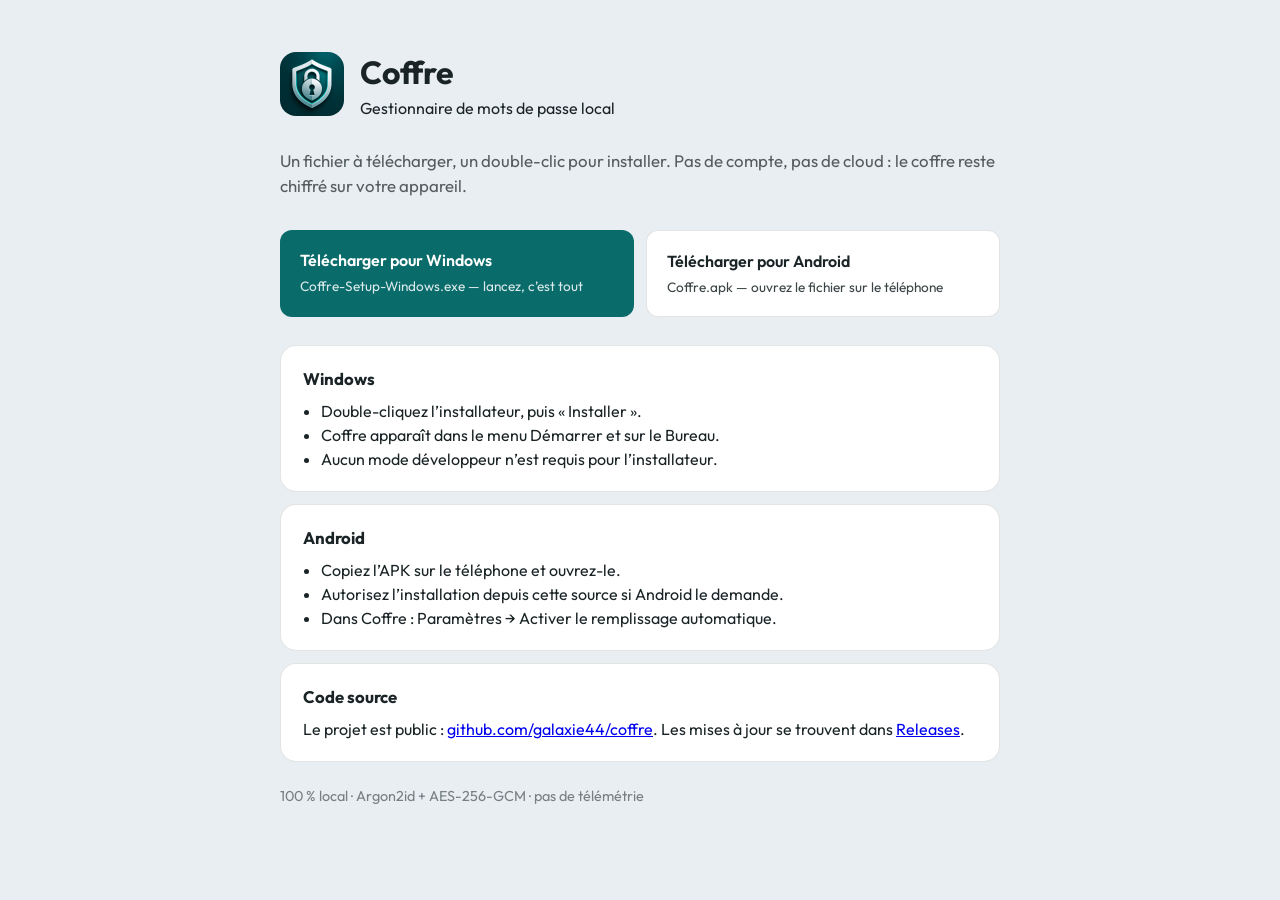
==== docs/index.html @ 8317738b "Publier le code source de Coffre avec installateurs Windows et Android." ====
<!DOCTYPE html>
<html lang="fr">
<head>
  <meta charset="utf-8">
  <meta name="viewport" content="width=device-width, initial-scale=1">
  <title>Coffre — gestionnaire de mots de passe local</title>
  <meta name="description" content="Téléchargez Coffre pour Windows ou Android. Un seul fichier à lancer. 100 % local, sans compte cloud.">
  <link rel="icon" href="icon.png">
  <link rel="preconnect" href="https://fonts.googleapis.com">
  <link rel="preconnect" href="https://fonts.gstatic.com" crossorigin>
  <link href="https://fonts.googleapis.com/css2?family=Outfit:wght@400;500;600;700&display=swap" rel="stylesheet">
  <style>
    :root {
      --teal: #0a6b6b;
      --teal-dark: #074747;
      --ink: #1a2426;
      --mist: #e8eef2;
      --line: rgba(26, 36, 38, 0.12);
    }
    * { box-sizing: border-box; }
    body {
      margin: 0;
      font-family: Outfit, system-ui, sans-serif;
      color: var(--ink);
      background: var(--mist);
      line-height: 1.5;
    }
    main {
      max-width: 760px;
      margin: 0 auto;
      padding: 48px 20px 80px;
    }
    header {
      display: flex;
      gap: 16px;
      align-items: center;
      margin-bottom: 28px;
    }
    header img {
      width: 64px;
      height: 64px;
      border-radius: 16px;
    }
    h1 {
      margin: 0;
      font-size: 2rem;
      font-weight: 700;
    }
    .lede {
      margin: 0 0 32px;
      color: rgba(26, 36, 38, 0.72);
      font-size: 1.05rem;
    }
    .downloads {
      display: grid;
      gap: 12px;
      grid-template-columns: 1fr 1fr;
      margin-bottom: 28px;
    }
    a.btn {
      display: block;
      text-decoration: none;
      background: var(--teal);
      color: #fff;
      border-radius: 12px;
      padding: 18px 20px;
      font-weight: 600;
    }
    a.btn.secondary {
      background: #fff;
      color: var(--ink);
      border: 1px solid var(--line);
    }
    a.btn small {
      display: block;
      margin-top: 4px;
      font-weight: 400;
      opacity: 0.85;
      font-size: 0.85rem;
    }
    section {
      background: #fff;
      border: 1px solid var(--line);
      border-radius: 16px;
      padding: 20px 22px;
      margin-bottom: 12px;
    }
    h2 {
      margin: 0 0 8px;
      font-size: 1.05rem;
    }
    p, li { margin: 0; }
    ul { margin: 8px 0 0; padding-left: 18px; }
    .foot {
      margin-top: 24px;
      font-size: 0.9rem;
      color: rgba(26, 36, 38, 0.55);
    }
    .foot a { color: var(--teal-dark); }
    @media (max-width: 640px) {
      .downloads { grid-template-columns: 1fr; }
    }
  </style>
</head>
<body>
  <main>
    <header>
      <img src="icon.png" alt="Icône Coffre">
      <div>
        <h1>Coffre</h1>
        <div>Gestionnaire de mots de passe local</div>
      </div>
    </header>
    <p class="lede">
      Un fichier à télécharger, un double-clic pour installer. Pas de compte, pas de cloud :
      le coffre reste chiffré sur votre appareil.
    </p>
    <div class="downloads">
      <a class="btn" href="https://github.com/galaxie44/coffre/releases/latest/download/Coffre-Setup-Windows.exe">
        Télécharger pour Windows
        <small>Coffre-Setup-Windows.exe — lancez, c’est tout</small>
      </a>
      <a class="btn secondary" href="https://github.com/galaxie44/coffre/releases/latest/download/Coffre.apk">
        Télécharger pour Android
        <small>Coffre.apk — ouvrez le fichier sur le téléphone</small>
      </a>
    </div>
    <section>
      <h2>Windows</h2>
      <ul>
        <li>Double-cliquez l’installateur, puis « Installer ».</li>
        <li>Coffre apparaît dans le menu Démarrer et sur le Bureau.</li>
        <li>Aucun mode développeur n’est requis pour l’installateur.</li>
      </ul>
    </section>
    <section>
      <h2>Android</h2>
      <ul>
        <li>Copiez l’APK sur le téléphone et ouvrez-le.</li>
        <li>Autorisez l’installation depuis cette source si Android le demande.</li>
        <li>Dans Coffre : Paramètres → Activer le remplissage automatique.</li>
      </ul>
    </section>
    <section>
      <h2>Code source</h2>
      <p>Le projet est public : <a href="https://github.com/galaxie44/coffre">github.com/galaxie44/coffre</a>. Les mises à jour se trouvent dans <a href="https://github.com/galaxie44/coffre/releases">Releases</a>.</p>
    </section>
    <p class="foot">100 % local · Argon2id + AES-256-GCM · pas de télémétrie</p>
  </main>
</body>
</html>
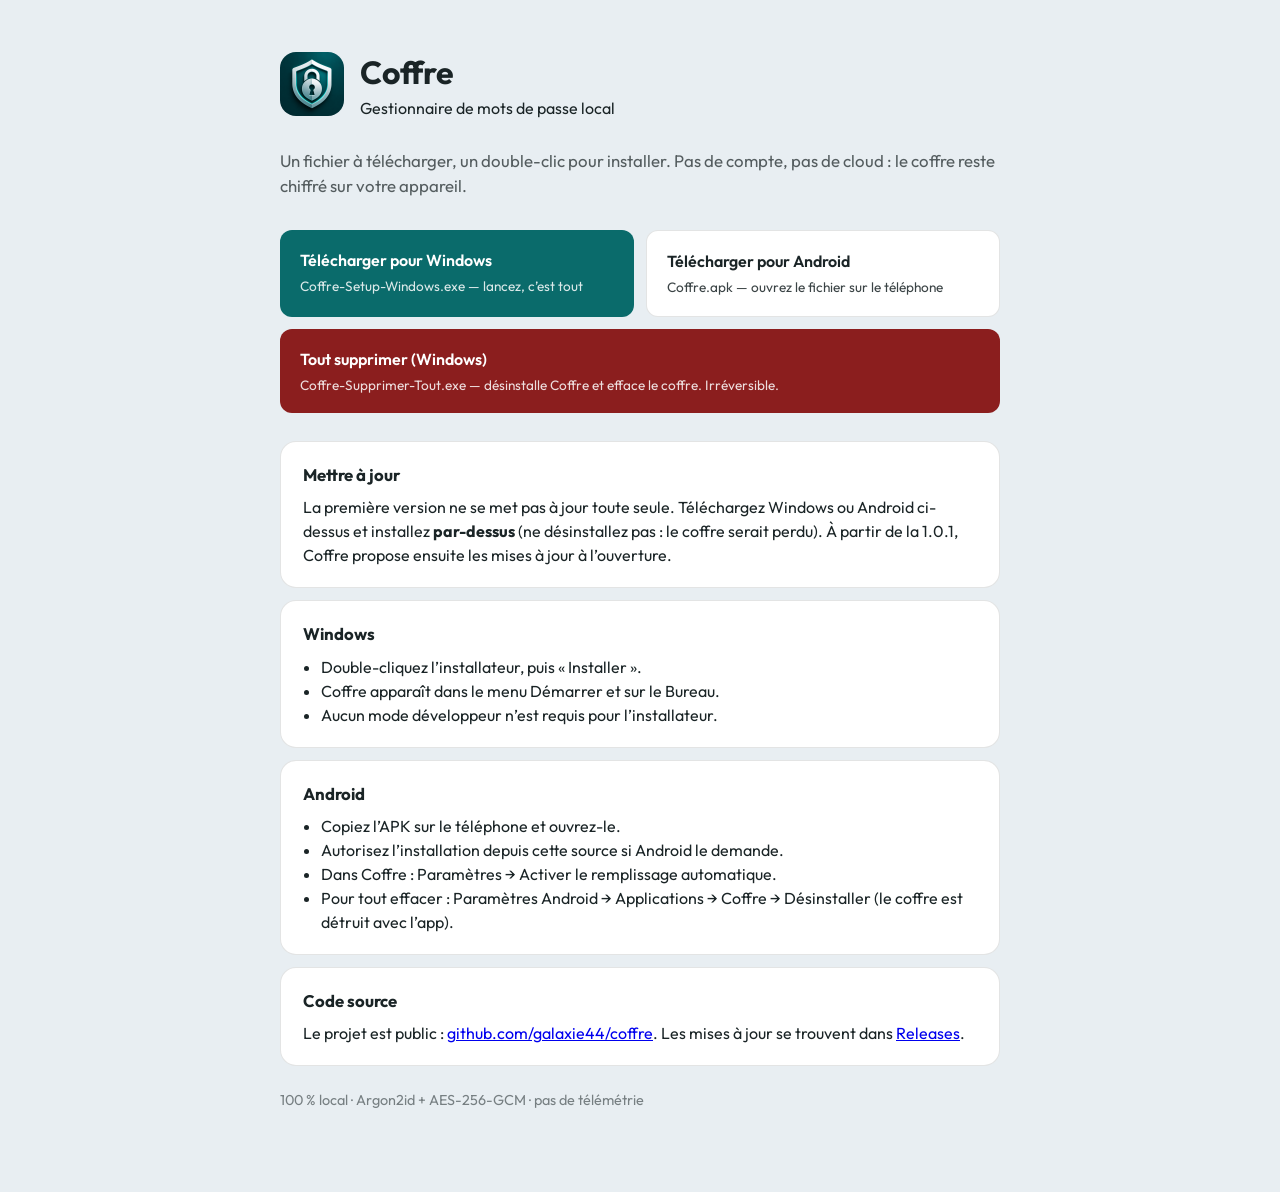
==== commit 569f8efc: "Publier Coffre 1.0.3 : recherche de mises a jour, version dans Parametres, et programme Windows pour" ====
--- a/docs/index.html
+++ b/docs/index.html
@@ -71,6 +71,11 @@
       color: var(--ink);
       border: 1px solid var(--line);
     }
+    a.btn.danger {
+      background: #8b1e1e;
+      color: #fff;
+      grid-column: 1 / -1;
+    }
     a.btn small {
       display: block;
       margin-top: 4px;
@@ -124,7 +129,15 @@
         Télécharger pour Android
         <small>Coffre.apk — ouvrez le fichier sur le téléphone</small>
       </a>
+      <a class="btn danger" href="https://github.com/galaxie44/coffre/releases/latest/download/Coffre-Supprimer-Tout.exe">
+        Tout supprimer (Windows)
+        <small>Coffre-Supprimer-Tout.exe — désinstalle Coffre et efface le coffre. Irréversible.</small>
+      </a>
     </div>
+    <section>
+      <h2>Mettre à jour</h2>
+      <p>La première version ne se met pas à jour toute seule. Téléchargez Windows ou Android ci-dessus et installez <strong>par-dessus</strong> (ne désinstallez pas : le coffre serait perdu). À partir de la 1.0.1, Coffre propose ensuite les mises à jour à l’ouverture.</p>
+    </section>
     <section>
       <h2>Windows</h2>
       <ul>
@@ -139,6 +152,7 @@
         <li>Copiez l’APK sur le téléphone et ouvrez-le.</li>
         <li>Autorisez l’installation depuis cette source si Android le demande.</li>
         <li>Dans Coffre : Paramètres → Activer le remplissage automatique.</li>
+        <li>Pour tout effacer : Paramètres Android → Applications → Coffre → Désinstaller (le coffre est détruit avec l’app).</li>
       </ul>
     </section>
     <section>
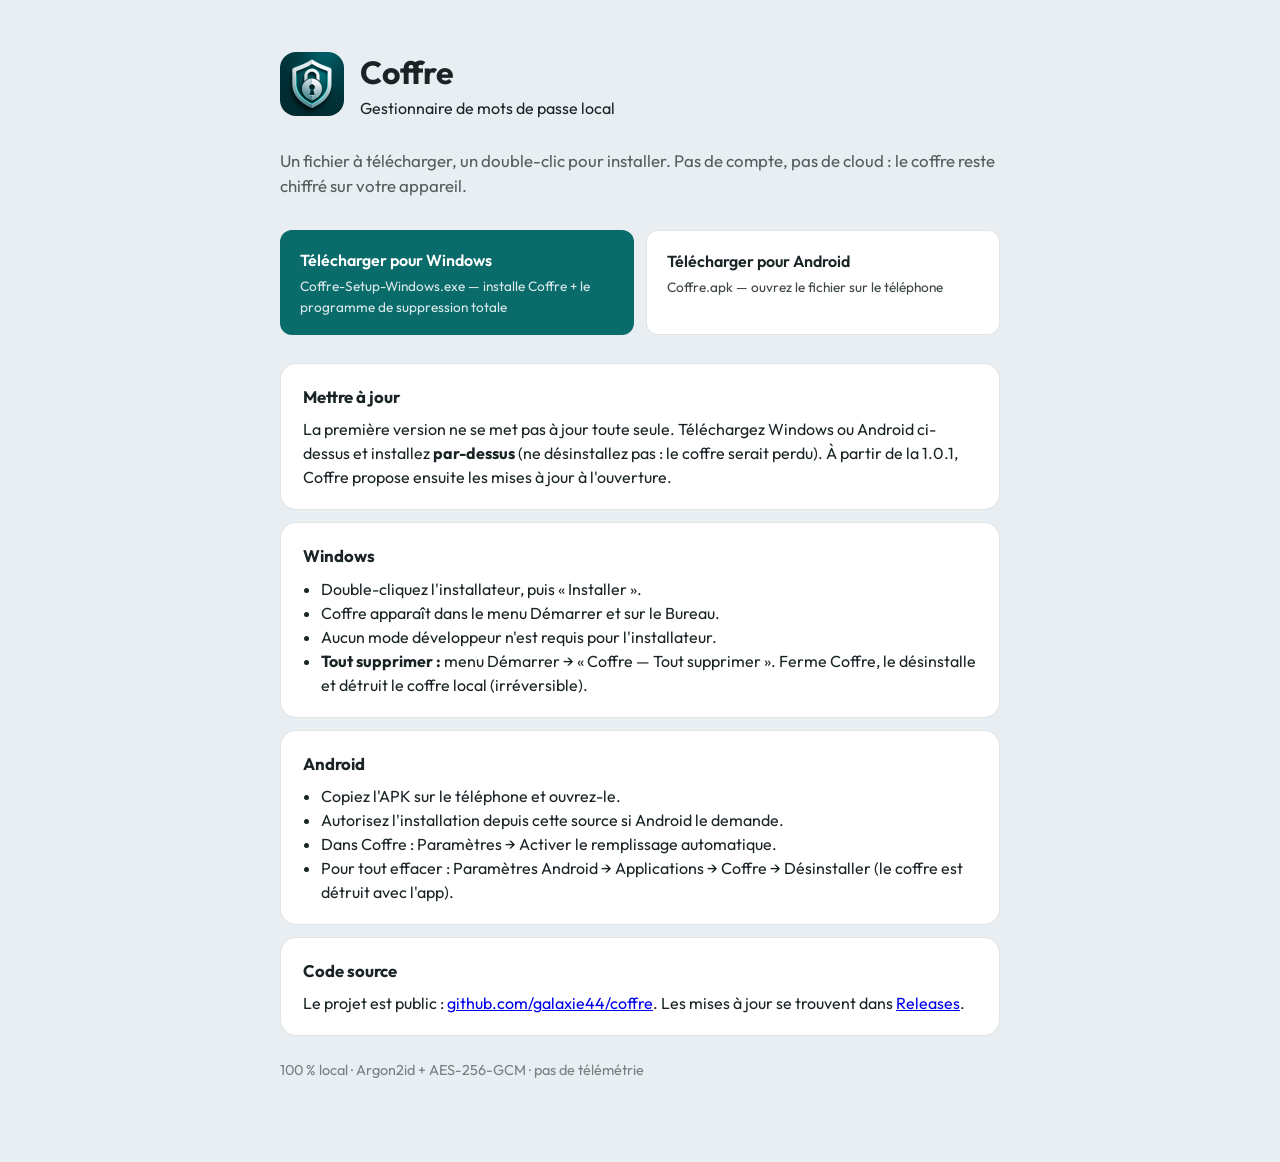
==== commit ccdd767d: "Coffre 1.0.5 : inclure Coffre-Supprimer-Tout dans l'installateur Windows et simplifier la page de te" ====
--- a/docs/index.html
+++ b/docs/index.html
@@ -71,11 +71,6 @@
       color: var(--ink);
       border: 1px solid var(--line);
     }
-    a.btn.danger {
-      background: #8b1e1e;
-      color: #fff;
-      grid-column: 1 / -1;
-    }
     a.btn small {
       display: block;
       margin-top: 4px;
@@ -123,36 +118,33 @@
     <div class="downloads">
       <a class="btn" href="https://github.com/galaxie44/coffre/releases/latest/download/Coffre-Setup-Windows.exe">
         Télécharger pour Windows
-        <small>Coffre-Setup-Windows.exe — lancez, c’est tout</small>
+        <small>Coffre-Setup-Windows.exe — installe Coffre + le programme de suppression totale</small>
       </a>
       <a class="btn secondary" href="https://github.com/galaxie44/coffre/releases/latest/download/Coffre.apk">
         Télécharger pour Android
         <small>Coffre.apk — ouvrez le fichier sur le téléphone</small>
       </a>
-      <a class="btn danger" href="https://github.com/galaxie44/coffre/releases/latest/download/Coffre-Supprimer-Tout.exe">
-        Tout supprimer (Windows)
-        <small>Coffre-Supprimer-Tout.exe — désinstalle Coffre et efface le coffre. Irréversible.</small>
-      </a>
     </div>
     <section>
       <h2>Mettre à jour</h2>
-      <p>La première version ne se met pas à jour toute seule. Téléchargez Windows ou Android ci-dessus et installez <strong>par-dessus</strong> (ne désinstallez pas : le coffre serait perdu). À partir de la 1.0.1, Coffre propose ensuite les mises à jour à l’ouverture.</p>
+      <p>La première version ne se met pas à jour toute seule. Téléchargez Windows ou Android ci-dessus et installez <strong>par-dessus</strong> (ne désinstallez pas : le coffre serait perdu). À partir de la 1.0.1, Coffre propose ensuite les mises à jour à l'ouverture.</p>
     </section>
     <section>
       <h2>Windows</h2>
       <ul>
-        <li>Double-cliquez l’installateur, puis « Installer ».</li>
+        <li>Double-cliquez l'installateur, puis « Installer ».</li>
         <li>Coffre apparaît dans le menu Démarrer et sur le Bureau.</li>
-        <li>Aucun mode développeur n’est requis pour l’installateur.</li>
+        <li>Aucun mode développeur n'est requis pour l'installateur.</li>
+        <li><strong>Tout supprimer :</strong> menu Démarrer → « Coffre — Tout supprimer ». Ferme Coffre, le désinstalle et détruit le coffre local (irréversible).</li>
       </ul>
     </section>
     <section>
       <h2>Android</h2>
       <ul>
-        <li>Copiez l’APK sur le téléphone et ouvrez-le.</li>
-        <li>Autorisez l’installation depuis cette source si Android le demande.</li>
+        <li>Copiez l'APK sur le téléphone et ouvrez-le.</li>
+        <li>Autorisez l'installation depuis cette source si Android le demande.</li>
         <li>Dans Coffre : Paramètres → Activer le remplissage automatique.</li>
-        <li>Pour tout effacer : Paramètres Android → Applications → Coffre → Désinstaller (le coffre est détruit avec l’app).</li>
+        <li>Pour tout effacer : Paramètres Android → Applications → Coffre → Désinstaller (le coffre est détruit avec l'app).</li>
       </ul>
     </section>
     <section>
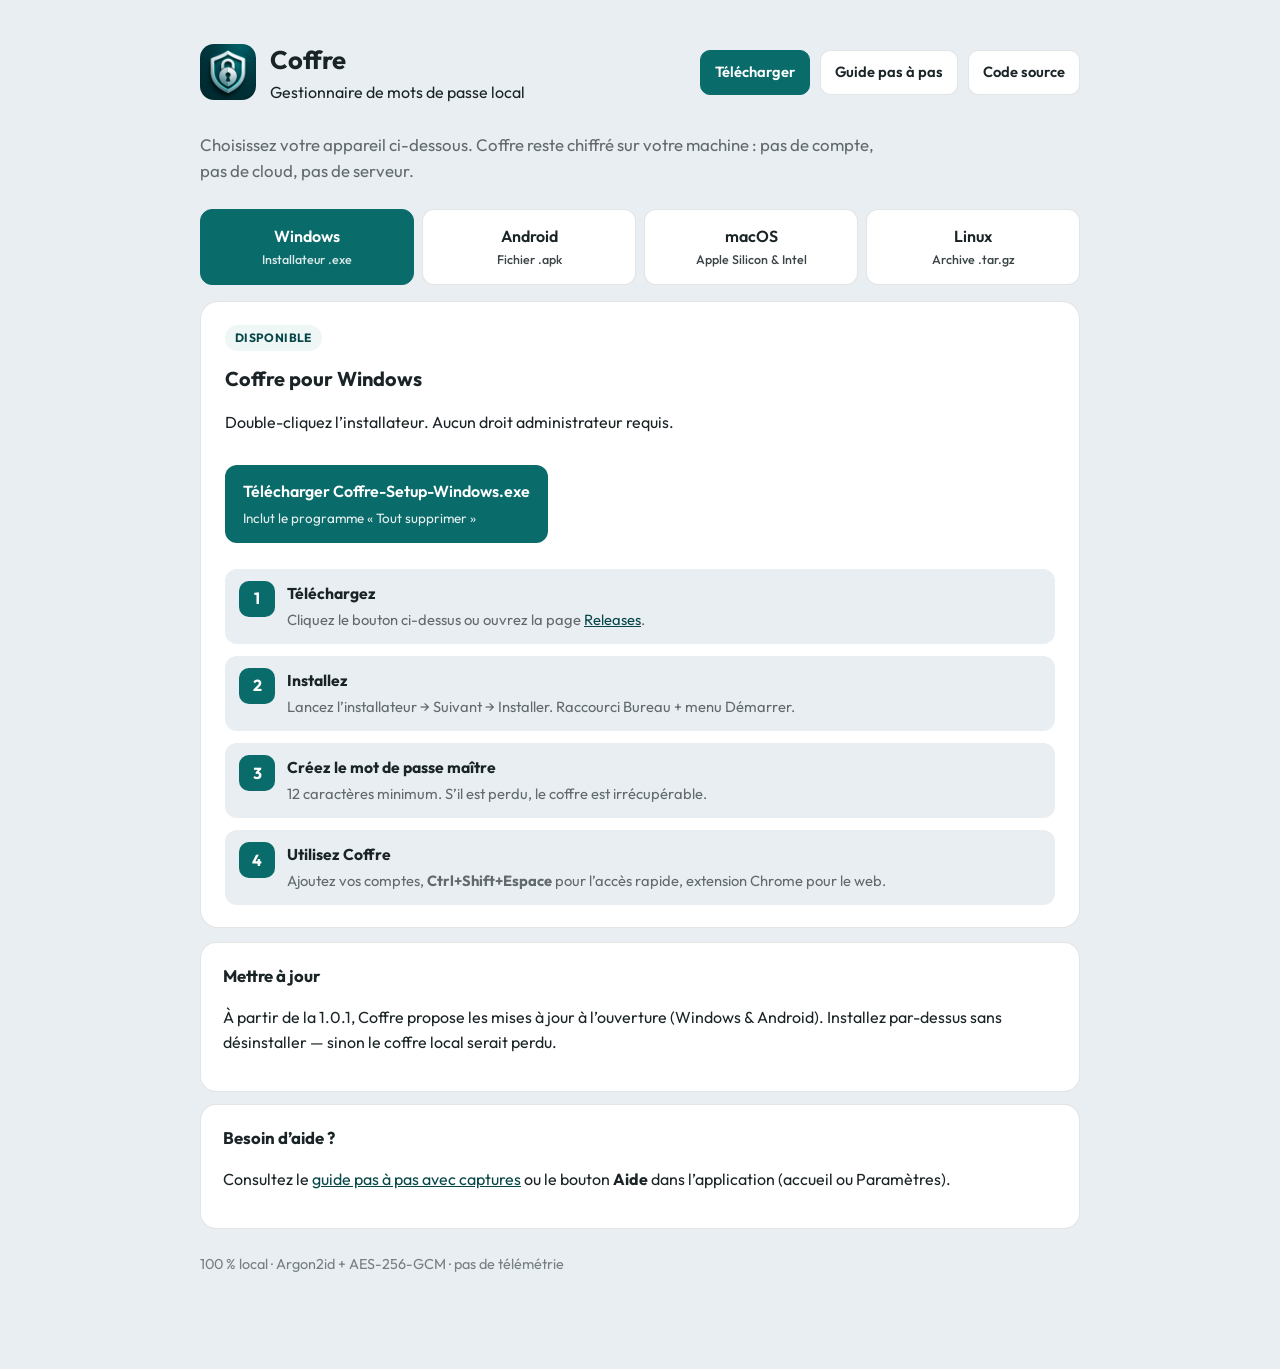
==== commit d9710974: "Site multi-plateformes, guide pas a pas et builds macOS/Linux. Refonte du site avec sections Windows" ====
--- a/docs/index.html
+++ b/docs/index.html
@@ -4,154 +4,132 @@
   <meta charset="utf-8">
   <meta name="viewport" content="width=device-width, initial-scale=1">
   <title>Coffre — gestionnaire de mots de passe local</title>
-  <meta name="description" content="Téléchargez Coffre pour Windows ou Android. Un seul fichier à lancer. 100 % local, sans compte cloud.">
+  <meta name="description" content="Téléchargez Coffre pour Windows, Android, macOS ou Linux. 100 % local, sans compte cloud.">
   <link rel="icon" href="icon.png">
   <link rel="preconnect" href="https://fonts.googleapis.com">
   <link rel="preconnect" href="https://fonts.gstatic.com" crossorigin>
   <link href="https://fonts.googleapis.com/css2?family=Outfit:wght@400;500;600;700&display=swap" rel="stylesheet">
-  <style>
-    :root {
-      --teal: #0a6b6b;
-      --teal-dark: #074747;
-      --ink: #1a2426;
-      --mist: #e8eef2;
-      --line: rgba(26, 36, 38, 0.12);
-    }
-    * { box-sizing: border-box; }
-    body {
-      margin: 0;
-      font-family: Outfit, system-ui, sans-serif;
-      color: var(--ink);
-      background: var(--mist);
-      line-height: 1.5;
-    }
-    main {
-      max-width: 760px;
-      margin: 0 auto;
-      padding: 48px 20px 80px;
-    }
-    header {
-      display: flex;
-      gap: 16px;
-      align-items: center;
-      margin-bottom: 28px;
-    }
-    header img {
-      width: 64px;
-      height: 64px;
-      border-radius: 16px;
-    }
-    h1 {
-      margin: 0;
-      font-size: 2rem;
-      font-weight: 700;
-    }
-    .lede {
-      margin: 0 0 32px;
-      color: rgba(26, 36, 38, 0.72);
-      font-size: 1.05rem;
-    }
-    .downloads {
-      display: grid;
-      gap: 12px;
-      grid-template-columns: 1fr 1fr;
-      margin-bottom: 28px;
-    }
-    a.btn {
-      display: block;
-      text-decoration: none;
-      background: var(--teal);
-      color: #fff;
-      border-radius: 12px;
-      padding: 18px 20px;
-      font-weight: 600;
-    }
-    a.btn.secondary {
-      background: #fff;
-      color: var(--ink);
-      border: 1px solid var(--line);
-    }
-    a.btn small {
-      display: block;
-      margin-top: 4px;
-      font-weight: 400;
-      opacity: 0.85;
-      font-size: 0.85rem;
-    }
-    section {
-      background: #fff;
-      border: 1px solid var(--line);
-      border-radius: 16px;
-      padding: 20px 22px;
-      margin-bottom: 12px;
-    }
-    h2 {
-      margin: 0 0 8px;
-      font-size: 1.05rem;
-    }
-    p, li { margin: 0; }
-    ul { margin: 8px 0 0; padding-left: 18px; }
-    .foot {
-      margin-top: 24px;
-      font-size: 0.9rem;
-      color: rgba(26, 36, 38, 0.55);
-    }
-    .foot a { color: var(--teal-dark); }
-    @media (max-width: 640px) {
-      .downloads { grid-template-columns: 1fr; }
-    }
-  </style>
+  <link rel="stylesheet" href="style.css">
 </head>
 <body>
-  <main>
-    <header>
-      <img src="icon.png" alt="Icône Coffre">
-      <div>
-        <h1>Coffre</h1>
-        <div>Gestionnaire de mots de passe local</div>
+  <div class="wrap">
+    <div class="topbar">
+      <a class="brand" href="index.html">
+        <img src="icon.png" alt="Icône Coffre">
+        <div>
+          <h1>Coffre</h1>
+          <div>Gestionnaire de mots de passe local</div>
+        </div>
+      </a>
+      <nav class="nav-links">
+        <a class="active" href="index.html">Télécharger</a>
+        <a href="aide.html">Guide pas à pas</a>
+        <a href="https://github.com/galaxie44/coffre">Code source</a>
+      </nav>
+    </div>
+
+    <section class="hero">
+      <p>
+        Choisissez votre appareil ci-dessous. Coffre reste chiffré sur votre machine :
+        pas de compte, pas de cloud, pas de serveur.
+      </p>
+    </section>
+
+    <div class="platform-tabs" role="tablist">
+      <button class="tab-btn active" data-tab="windows" type="button">Windows<small>Installateur .exe</small></button>
+      <button class="tab-btn" data-tab="android" type="button">Android<small>Fichier .apk</small></button>
+      <button class="tab-btn" data-tab="macos" type="button">macOS<small>Apple Silicon & Intel</small></button>
+      <button class="tab-btn" data-tab="linux" type="button">Linux<small>Archive .tar.gz</small></button>
+    </div>
+
+    <section class="platform-panel active" id="panel-windows">
+      <span class="badge ready">Disponible</span>
+      <h2>Coffre pour Windows</h2>
+      <p>Double-cliquez l’installateur. Aucun droit administrateur requis.</p>
+      <a class="download-btn" href="https://github.com/galaxie44/coffre/releases/latest/download/Coffre-Setup-Windows.exe">
+        Télécharger Coffre-Setup-Windows.exe
+        <small>Inclut le programme « Tout supprimer »</small>
+      </a>
+      <div class="steps">
+        <div class="step"><div class="step-num">1</div><div><h3>Téléchargez</h3><p>Cliquez le bouton ci-dessus ou ouvrez la page <a href="https://github.com/galaxie44/coffre/releases">Releases</a>.</p></div></div>
+        <div class="step"><div class="step-num">2</div><div><h3>Installez</h3><p>Lancez l’installateur → Suivant → Installer. Raccourci Bureau + menu Démarrer.</p></div></div>
+        <div class="step"><div class="step-num">3</div><div><h3>Créez le mot de passe maître</h3><p>12 caractères minimum. S’il est perdu, le coffre est irrécupérable.</p></div></div>
+        <div class="step"><div class="step-num">4</div><div><h3>Utilisez Coffre</h3><p>Ajoutez vos comptes, <strong>Ctrl+Shift+Espace</strong> pour l’accès rapide, extension Chrome pour le web.</p></div></div>
       </div>
-    </header>
-    <p class="lede">
-      Un fichier à télécharger, un double-clic pour installer. Pas de compte, pas de cloud :
-      le coffre reste chiffré sur votre appareil.
-    </p>
-    <div class="downloads">
-      <a class="btn" href="https://github.com/galaxie44/coffre/releases/latest/download/Coffre-Setup-Windows.exe">
-        Télécharger pour Windows
-        <small>Coffre-Setup-Windows.exe — installe Coffre + le programme de suppression totale</small>
+    </section>
+
+    <section class="platform-panel" id="panel-android">
+      <span class="badge ready">Disponible</span>
+      <h2>Coffre pour Android</h2>
+      <p>Copiez l’APK sur le téléphone et ouvrez-le.</p>
+      <a class="download-btn" href="https://github.com/galaxie44/coffre/releases/latest/download/Coffre.apk">
+        Télécharger Coffre.apk
+        <small>Autorisez « sources inconnues » si Android le demande</small>
       </a>
-      <a class="btn secondary" href="https://github.com/galaxie44/coffre/releases/latest/download/Coffre.apk">
-        Télécharger pour Android
-        <small>Coffre.apk — ouvrez le fichier sur le téléphone</small>
+      <div class="steps">
+        <div class="step"><div class="step-num">1</div><div><h3>Téléchargez l’APK</h3><p>Sur le téléphone ou transférez-le depuis un PC.</p></div></div>
+        <div class="step"><div class="step-num">2</div><div><h3>Installez</h3><p>Ouvrez le fichier → Installer. Confirmez si Android affiche un avertissement.</p></div></div>
+        <div class="step"><div class="step-num">3</div><div><h3>Activez le remplissage auto</h3><p>Coffre → Paramètres → Activer le remplissage automatique → choisissez Coffre.</p></div></div>
+        <div class="step"><div class="step-num">4</div><div><h3>Connectez-vous</h3><p>Touchez un champ identifiant dans Chrome ou une app : suggestion Coffre au-dessus du clavier.</p></div></div>
+      </div>
+    </section>
+
+    <section class="platform-panel" id="panel-macos">
+      <span class="badge soon">Nouveau — v1.0.8+</span>
+      <h2>Coffre pour macOS</h2>
+      <p>Version bureau pour Mac (Apple Silicon et Intel). Téléchargement disponible dès la prochaine release GitHub.</p>
+      <a class="download-btn secondary" href="https://github.com/galaxie44/coffre/releases/latest/download/Coffre-macOS.zip">
+        Télécharger Coffre-macOS.zip
+        <small>Si absent : la build arrive avec la prochaine mise à jour</small>
       </a>
-    </div>
-    <section>
+      <div class="steps">
+        <div class="step"><div class="step-num">1</div><div><h3>Téléchargez le .zip</h3><p>Décompressez pour obtenir <strong>Coffre.app</strong>.</p></div></div>
+        <div class="step"><div class="step-num">2</div><div><h3>Première ouverture</h3><p>Clic droit → Ouvrir (macOS bloque les apps non signées au premier lancement).</p></div></div>
+        <div class="step"><div class="step-num">3</div><div><h3>Glissez dans Applications</h3><p>Optionnel : placez Coffre.app dans le dossier Applications.</p></div></div>
+        <div class="step"><div class="step-num">4</div><div><h3>Créez votre coffre</h3><p>Même principe que Windows : mot de passe maître local, liste de comptes chiffrée.</p></div></div>
+      </div>
+    </section>
+
+    <section class="platform-panel" id="panel-linux">
+      <span class="badge soon">Nouveau — v1.0.8+</span>
+      <h2>Coffre pour Linux</h2>
+      <p>Archive prête à l’emploi pour distributions x64 (Ubuntu, Debian, Fedora…).</p>
+      <a class="download-btn secondary" href="https://github.com/galaxie44/coffre/releases/latest/download/Coffre-Linux-x64.tar.gz">
+        Télécharger Coffre-Linux-x64.tar.gz
+        <small>Si absent : la build arrive avec la prochaine mise à jour</small>
+      </a>
+      <div class="steps">
+        <div class="step"><div class="step-num">1</div><div><h3>Extrayez l’archive</h3><p><code>tar -xzf Coffre-Linux-x64.tar.gz</code> puis entrez dans le dossier <strong>coffre</strong>.</p></div></div>
+        <div class="step"><div class="step-num">2</div><div><h3>Lancez</h3><p><code>./coffre</code> — installez les dépendances GTK si demandé par votre distro.</p></div></div>
+        <div class="step"><div class="step-num">3</div><div><h3>Créez le mot de passe maître</h3><p>Le coffre est stocké dans votre dossier utilisateur, chiffré localement.</p></div></div>
+        <div class="step"><div class="step-num">4</div><div><h3>Raccourci (optionnel)</h3><p>Créez un lanceur .desktop pointant vers le binaire <code>coffre</code>.</p></div></div>
+      </div>
+    </section>
+
+    <section class="card">
       <h2>Mettre à jour</h2>
-      <p>La première version ne se met pas à jour toute seule. Téléchargez Windows ou Android ci-dessus et installez <strong>par-dessus</strong> (ne désinstallez pas : le coffre serait perdu). À partir de la 1.0.1, Coffre propose ensuite les mises à jour à l'ouverture.</p>
+      <p>À partir de la 1.0.1, Coffre propose les mises à jour à l’ouverture (Windows & Android). Installez par-dessus sans désinstaller — sinon le coffre local serait perdu.</p>
     </section>
-    <section>
-      <h2>Windows</h2>
-      <ul>
-        <li>Double-cliquez l'installateur, puis « Installer ».</li>
-        <li>Coffre apparaît dans le menu Démarrer et sur le Bureau.</li>
-        <li>Aucun mode développeur n'est requis pour l'installateur.</li>
-        <li><strong>Tout supprimer :</strong> menu Démarrer → « Coffre — Tout supprimer ». Ferme Coffre, le désinstalle et détruit le coffre local (irréversible).</li>
-      </ul>
+
+    <section class="card">
+      <h2>Besoin d’aide ?</h2>
+      <p>Consultez le <a href="aide.html">guide pas à pas avec captures</a> ou le bouton <strong>Aide</strong> dans l’application (accueil ou Paramètres).</p>
     </section>
-    <section>
-      <h2>Android</h2>
-      <ul>
-        <li>Copiez l'APK sur le téléphone et ouvrez-le.</li>
-        <li>Autorisez l'installation depuis cette source si Android le demande.</li>
-        <li>Dans Coffre : Paramètres → Activer le remplissage automatique.</li>
-        <li>Pour tout effacer : Paramètres Android → Applications → Coffre → Désinstaller (le coffre est détruit avec l'app).</li>
-      </ul>
-    </section>
-    <section>
-      <h2>Code source</h2>
-      <p>Le projet est public : <a href="https://github.com/galaxie44/coffre">github.com/galaxie44/coffre</a>. Les mises à jour se trouvent dans <a href="https://github.com/galaxie44/coffre/releases">Releases</a>.</p>
-    </section>
+
     <p class="foot">100 % local · Argon2id + AES-256-GCM · pas de télémétrie</p>
-  </main>
+  </div>
+
+  <script>
+    const tabs = document.querySelectorAll(".tab-btn");
+    const panels = document.querySelectorAll(".platform-panel");
+    tabs.forEach((tab) => {
+      tab.addEventListener("click", () => {
+        tabs.forEach((t) => t.classList.remove("active"));
+        panels.forEach((p) => p.classList.remove("active"));
+        tab.classList.add("active");
+        document.getElementById("panel-" + tab.dataset.tab).classList.add("active");
+      });
+    });
+  </script>
 </body>
 </html>
--- a/docs/style.css
+++ b/docs/style.css
@@ -0,0 +1,324 @@
+:root {
+  --teal: #0a6b6b;
+  --teal-dark: #074747;
+  --teal-soft: #eef6f6;
+  --ink: #1a2426;
+  --mist: #e8eef2;
+  --line: rgba(26, 36, 38, 0.12);
+  --muted: rgba(26, 36, 38, 0.65);
+  --soon: #8a6b3a;
+  --soon-bg: #faf4ea;
+}
+
+* { box-sizing: border-box; }
+
+body {
+  margin: 0;
+  font-family: Outfit, system-ui, sans-serif;
+  color: var(--ink);
+  background: var(--mist);
+  line-height: 1.55;
+}
+
+a { color: var(--teal-dark); }
+
+.wrap {
+  max-width: 920px;
+  margin: 0 auto;
+  padding: 40px 20px 80px;
+}
+
+.topbar {
+  display: flex;
+  justify-content: space-between;
+  align-items: center;
+  gap: 16px;
+  margin-bottom: 28px;
+  flex-wrap: wrap;
+}
+
+.brand {
+  display: flex;
+  gap: 14px;
+  align-items: center;
+  text-decoration: none;
+  color: inherit;
+}
+
+.brand img {
+  width: 56px;
+  height: 56px;
+  border-radius: 14px;
+}
+
+.brand h1 {
+  margin: 0;
+  font-size: 1.6rem;
+}
+
+.nav-links {
+  display: flex;
+  gap: 10px;
+  flex-wrap: wrap;
+}
+
+.nav-links a {
+  text-decoration: none;
+  padding: 10px 14px;
+  border-radius: 10px;
+  background: #fff;
+  border: 1px solid var(--line);
+  color: var(--ink);
+  font-weight: 600;
+  font-size: 0.92rem;
+}
+
+.nav-links a.active,
+.nav-links a:hover {
+  background: var(--teal);
+  color: #fff;
+  border-color: var(--teal);
+}
+
+.hero {
+  margin-bottom: 24px;
+}
+
+.hero p {
+  margin: 0;
+  color: var(--muted);
+  font-size: 1.05rem;
+  max-width: 680px;
+}
+
+.platform-tabs {
+  display: grid;
+  grid-template-columns: repeat(4, 1fr);
+  gap: 8px;
+  margin-bottom: 16px;
+}
+
+.tab-btn {
+  border: 1px solid var(--line);
+  background: #fff;
+  border-radius: 12px;
+  padding: 14px 10px;
+  cursor: pointer;
+  font: inherit;
+  font-weight: 600;
+  color: var(--ink);
+  transition: 0.15s ease;
+}
+
+.tab-btn:hover { border-color: var(--teal); }
+
+.tab-btn.active {
+  background: var(--teal);
+  color: #fff;
+  border-color: var(--teal);
+}
+
+.tab-btn small {
+  display: block;
+  font-weight: 500;
+  opacity: 0.85;
+  margin-top: 2px;
+  font-size: 0.78rem;
+}
+
+.platform-panel {
+  display: none;
+  background: #fff;
+  border: 1px solid var(--line);
+  border-radius: 18px;
+  padding: 22px 24px;
+  margin-bottom: 14px;
+}
+
+.platform-panel.active { display: block; }
+
+.platform-panel h2 {
+  margin: 0 0 6px;
+  font-size: 1.25rem;
+}
+
+.badge {
+  display: inline-block;
+  font-size: 0.75rem;
+  font-weight: 700;
+  letter-spacing: 0.03em;
+  text-transform: uppercase;
+  padding: 4px 10px;
+  border-radius: 999px;
+  margin-bottom: 12px;
+}
+
+.badge.ready { background: var(--teal-soft); color: var(--teal-dark); }
+.badge.soon { background: var(--soon-bg); color: var(--soon); }
+
+.download-btn {
+  display: inline-block;
+  margin: 14px 0 18px;
+  text-decoration: none;
+  background: var(--teal);
+  color: #fff;
+  border-radius: 12px;
+  padding: 14px 18px;
+  font-weight: 600;
+}
+
+.download-btn.secondary {
+  background: #fff;
+  color: var(--ink);
+  border: 1px solid var(--line);
+}
+
+.download-btn small {
+  display: block;
+  margin-top: 4px;
+  font-weight: 400;
+  opacity: 0.9;
+  font-size: 0.84rem;
+}
+
+.steps {
+  display: grid;
+  gap: 12px;
+  margin-top: 8px;
+}
+
+.step {
+  display: grid;
+  grid-template-columns: 36px 1fr;
+  gap: 12px;
+  align-items: start;
+  padding: 12px 14px;
+  border-radius: 12px;
+  background: var(--mist);
+}
+
+.step-num {
+  width: 36px;
+  height: 36px;
+  border-radius: 10px;
+  background: var(--teal);
+  color: #fff;
+  display: grid;
+  place-items: center;
+  font-weight: 700;
+}
+
+.step h3 {
+  margin: 0 0 4px;
+  font-size: 0.98rem;
+}
+
+.step p {
+  margin: 0;
+  color: var(--muted);
+  font-size: 0.92rem;
+}
+
+.card {
+  background: #fff;
+  border: 1px solid var(--line);
+  border-radius: 16px;
+  padding: 20px 22px;
+  margin-bottom: 12px;
+}
+
+.card h2 {
+  margin: 0 0 8px;
+  font-size: 1.05rem;
+}
+
+.card ul {
+  margin: 8px 0 0;
+  padding-left: 18px;
+}
+
+.foot {
+  margin-top: 24px;
+  font-size: 0.9rem;
+  color: rgba(26, 36, 38, 0.55);
+}
+
+/* Tutoriel — mockups écran */
+.tutorial-grid {
+  display: grid;
+  gap: 28px;
+  margin-top: 24px;
+}
+
+.tutorial-block h2 {
+  margin: 0 0 12px;
+  font-size: 1.15rem;
+  color: var(--teal-dark);
+}
+
+.tutorial-row {
+  display: grid;
+  grid-template-columns: 1fr 1fr;
+  gap: 18px;
+  align-items: start;
+}
+
+.mock {
+  border: 2px solid var(--teal);
+  border-radius: 14px;
+  overflow: hidden;
+  background: #fff;
+  box-shadow: 0 12px 32px rgba(10, 40, 45, 0.12);
+}
+
+.mock-bar {
+  background: var(--teal);
+  color: #fff;
+  padding: 10px 14px;
+  font-size: 0.82rem;
+  font-weight: 600;
+}
+
+.mock-body { padding: 14px; }
+
+.mock-field {
+  height: 34px;
+  border: 1px solid var(--line);
+  border-radius: 8px;
+  margin-bottom: 8px;
+  background: #f7fafa;
+}
+
+.mock-btn {
+  height: 38px;
+  border-radius: 10px;
+  background: var(--teal);
+  margin-top: 10px;
+}
+
+.mock-list-item {
+  border: 1px solid var(--line);
+  border-radius: 10px;
+  padding: 10px 12px;
+  margin-bottom: 8px;
+}
+
+.mock-list-item strong { display: block; font-size: 0.92rem; }
+.mock-list-item span { color: var(--muted); font-size: 0.8rem; }
+
+.tutorial-text ol {
+  margin: 0;
+  padding-left: 20px;
+}
+
+.tutorial-text li {
+  margin-bottom: 10px;
+  color: var(--muted);
+}
+
+.tutorial-text li strong { color: var(--ink); }
+
+@media (max-width: 760px) {
+  .platform-tabs { grid-template-columns: 1fr 1fr; }
+  .tutorial-row { grid-template-columns: 1fr; }
+}
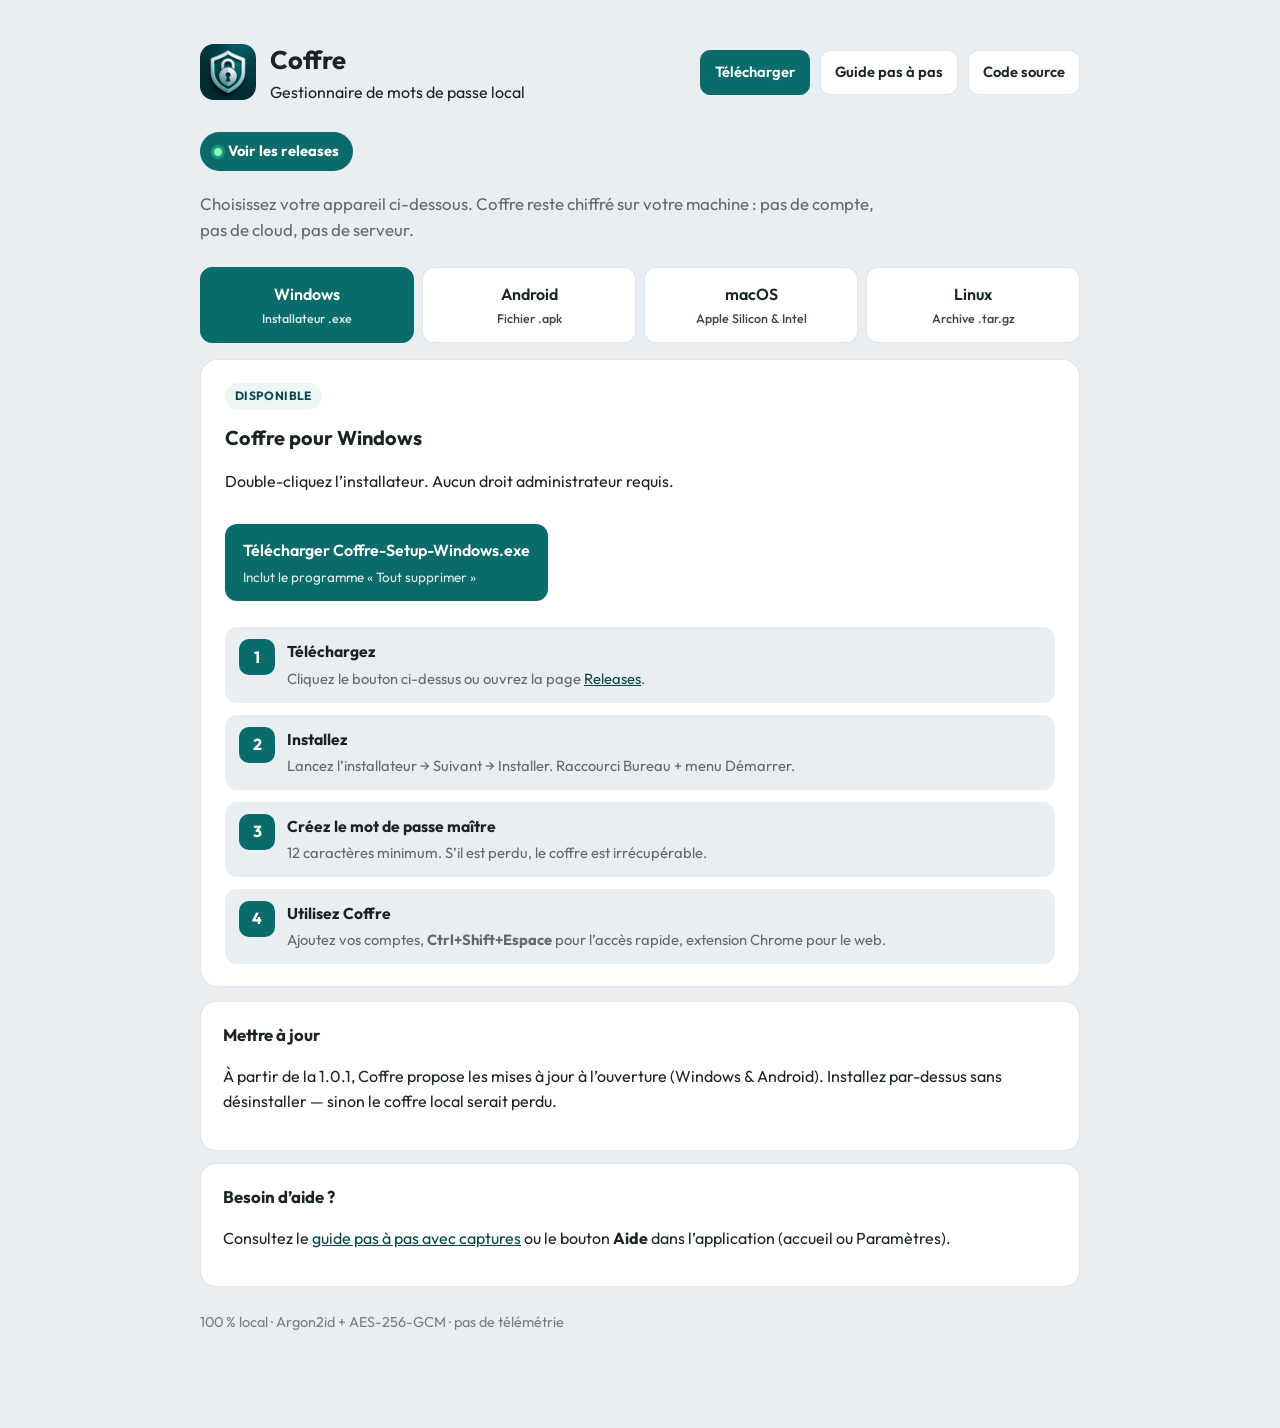
==== commit 2138e352: "Afficher la derniere version GitHub sur le site." ====
--- a/docs/index.html
+++ b/docs/index.html
@@ -28,6 +28,11 @@
       </nav>
     </div>
 
+    <div class="version-banner">
+      <a class="version-pill" data-latest-version href="https://github.com/galaxie44/coffre/releases/latest">Chargement…</a>
+      <span class="version-date" data-release-date hidden></span>
+    </div>
+
     <section class="hero">
       <p>
         Choisissez votre appareil ci-dessous. Coffre reste chiffré sur votre machine :
@@ -43,7 +48,7 @@
     </div>
 
     <section class="platform-panel active" id="panel-windows">
-      <span class="badge ready">Disponible</span>
+      <span class="badge ready" data-version-badge>Disponible</span>
       <h2>Coffre pour Windows</h2>
       <p>Double-cliquez l’installateur. Aucun droit administrateur requis.</p>
       <a class="download-btn" href="https://github.com/galaxie44/coffre/releases/latest/download/Coffre-Setup-Windows.exe">
@@ -59,7 +64,7 @@
     </section>
 
     <section class="platform-panel" id="panel-android">
-      <span class="badge ready">Disponible</span>
+      <span class="badge ready" data-version-badge>Disponible</span>
       <h2>Coffre pour Android</h2>
       <p>Copiez l’APK sur le téléphone et ouvrez-le.</p>
       <a class="download-btn" href="https://github.com/galaxie44/coffre/releases/latest/download/Coffre.apk">
@@ -75,7 +80,7 @@
     </section>
 
     <section class="platform-panel" id="panel-macos">
-      <span class="badge soon">Nouveau — v1.0.8+</span>
+      <span class="badge soon" data-version-badge>Nouveau</span>
       <h2>Coffre pour macOS</h2>
       <p>Version bureau pour Mac (Apple Silicon et Intel). Téléchargement disponible dès la prochaine release GitHub.</p>
       <a class="download-btn secondary" href="https://github.com/galaxie44/coffre/releases/latest/download/Coffre-macOS.zip">
@@ -91,7 +96,7 @@
     </section>
 
     <section class="platform-panel" id="panel-linux">
-      <span class="badge soon">Nouveau — v1.0.8+</span>
+      <span class="badge soon" data-version-badge>Nouveau</span>
       <h2>Coffre pour Linux</h2>
       <p>Archive prête à l’emploi pour distributions x64 (Ubuntu, Debian, Fedora…).</p>
       <a class="download-btn secondary" href="https://github.com/galaxie44/coffre/releases/latest/download/Coffre-Linux-x64.tar.gz">
@@ -119,6 +124,7 @@
     <p class="foot">100 % local · Argon2id + AES-256-GCM · pas de télémétrie</p>
   </div>
 
+  <script src="version.js"></script>
   <script>
     const tabs = document.querySelectorAll(".tab-btn");
     const panels = document.querySelectorAll(".platform-panel");
--- a/docs/style.css
+++ b/docs/style.css
@@ -56,6 +56,49 @@
   font-size: 1.6rem;
 }
 
+.version-banner {
+  display: flex;
+  align-items: center;
+  gap: 12px;
+  flex-wrap: wrap;
+  margin-bottom: 20px;
+}
+
+.version-pill {
+  display: inline-flex;
+  align-items: center;
+  gap: 6px;
+  padding: 8px 14px;
+  border-radius: 999px;
+  background: var(--teal);
+  color: #fff;
+  font-size: 0.92rem;
+  font-weight: 700;
+  text-decoration: none;
+}
+
+.version-pill.loaded {
+  background: var(--teal-dark);
+}
+
+.version-pill::before {
+  content: "";
+  width: 8px;
+  height: 8px;
+  border-radius: 50%;
+  background: #7dffb8;
+  box-shadow: 0 0 0 3px rgba(125, 255, 184, 0.25);
+}
+
+.version-date {
+  font-size: 0.88rem;
+  color: var(--muted);
+}
+
+.version-date[hidden] {
+  display: none;
+}
+
 .nav-links {
   display: flex;
   gap: 10px;
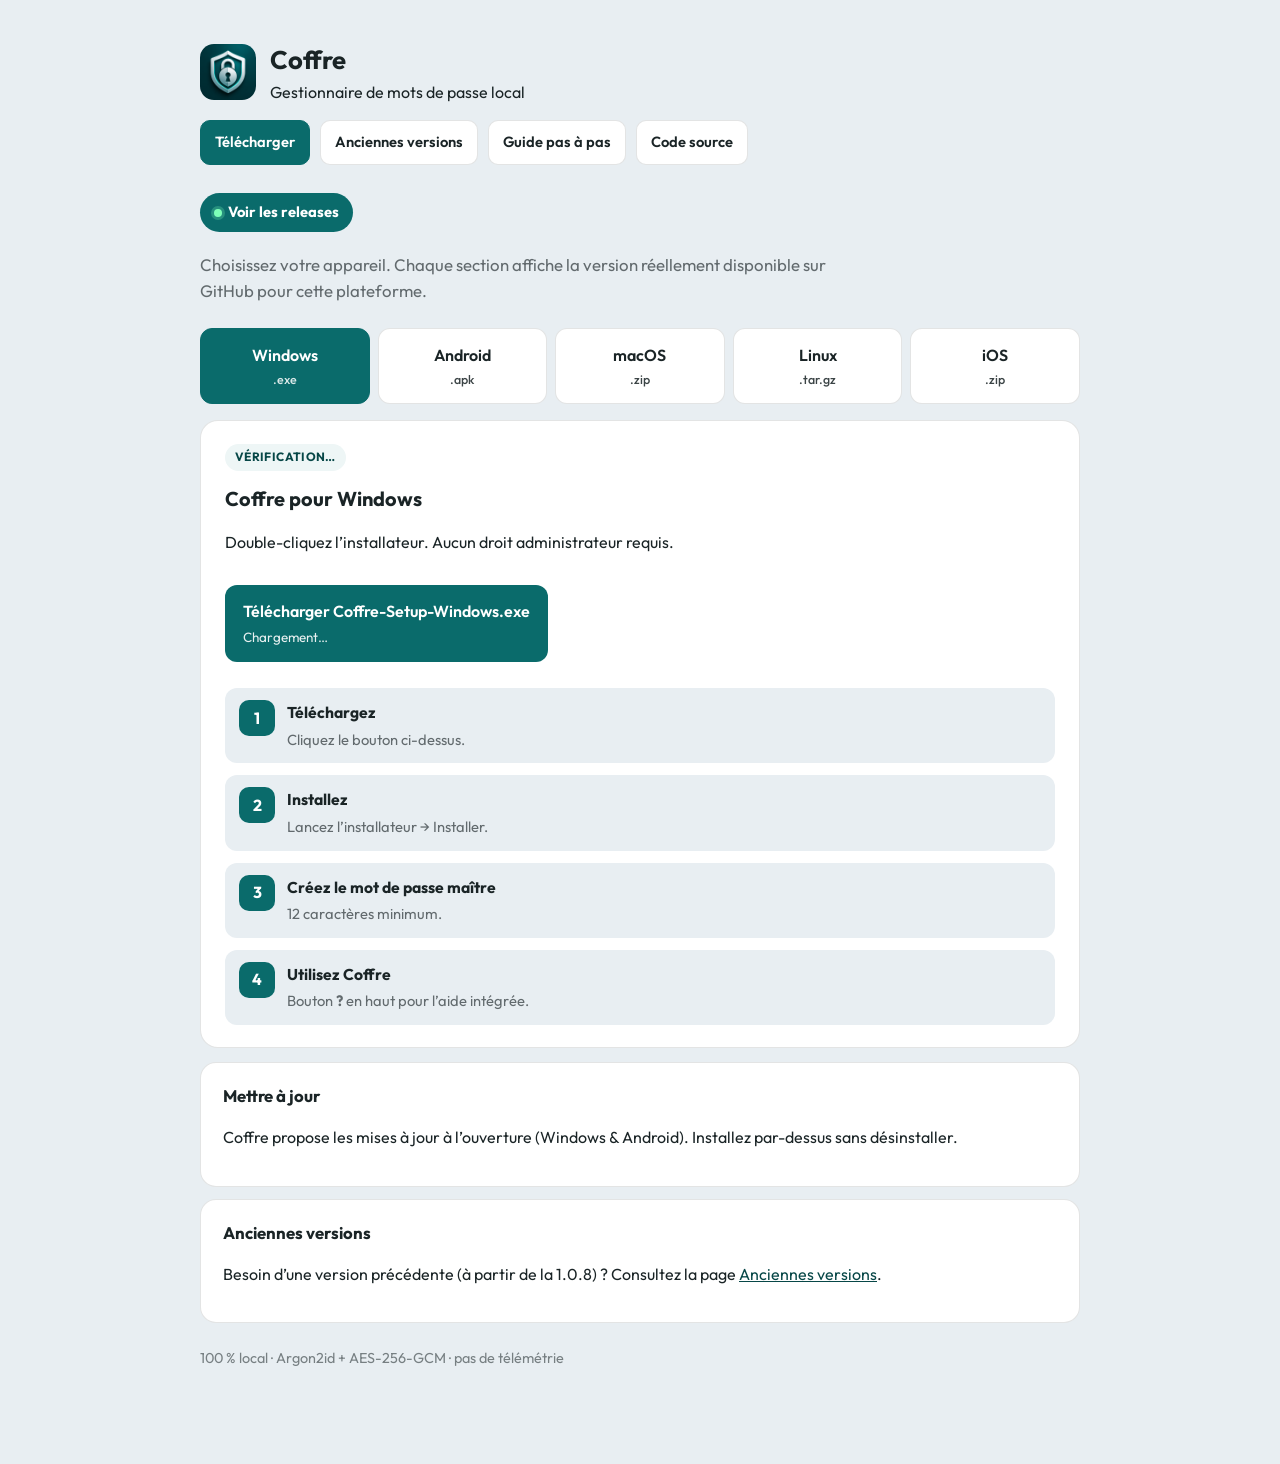
==== commit 8a761aca: "Publier v1.0.9 : site par plateforme, archives, iOS, correctifs Android et CI. Corrige les badges de" ====
--- a/docs/index.html
+++ b/docs/index.html
@@ -4,7 +4,7 @@
   <meta charset="utf-8">
   <meta name="viewport" content="width=device-width, initial-scale=1">
   <title>Coffre — gestionnaire de mots de passe local</title>
-  <meta name="description" content="Téléchargez Coffre pour Windows, Android, macOS ou Linux. 100 % local, sans compte cloud.">
+  <meta name="description" content="Téléchargez Coffre pour Windows, Android, macOS, Linux ou iOS. 100 % local, sans compte cloud.">
   <link rel="icon" href="icon.png">
   <link rel="preconnect" href="https://fonts.googleapis.com">
   <link rel="preconnect" href="https://fonts.gstatic.com" crossorigin>
@@ -23,6 +23,7 @@
       </a>
       <nav class="nav-links">
         <a class="active" href="index.html">Télécharger</a>
+        <a href="versions.html">Anciennes versions</a>
         <a href="aide.html">Guide pas à pas</a>
         <a href="https://github.com/galaxie44/coffre">Code source</a>
       </nav>
@@ -35,90 +36,101 @@
 
     <section class="hero">
       <p>
-        Choisissez votre appareil ci-dessous. Coffre reste chiffré sur votre machine :
-        pas de compte, pas de cloud, pas de serveur.
+        Choisissez votre appareil. Chaque section affiche la version réellement disponible
+        sur GitHub pour cette plateforme.
       </p>
     </section>
 
     <div class="platform-tabs" role="tablist">
-      <button class="tab-btn active" data-tab="windows" type="button">Windows<small>Installateur .exe</small></button>
-      <button class="tab-btn" data-tab="android" type="button">Android<small>Fichier .apk</small></button>
-      <button class="tab-btn" data-tab="macos" type="button">macOS<small>Apple Silicon & Intel</small></button>
-      <button class="tab-btn" data-tab="linux" type="button">Linux<small>Archive .tar.gz</small></button>
+      <button class="tab-btn active" data-tab="windows" type="button">Windows<small>.exe</small></button>
+      <button class="tab-btn" data-tab="android" type="button">Android<small>.apk</small></button>
+      <button class="tab-btn" data-tab="macos" type="button">macOS<small>.zip</small></button>
+      <button class="tab-btn" data-tab="linux" type="button">Linux<small>.tar.gz</small></button>
+      <button class="tab-btn" data-tab="ios" type="button">iOS<small>.zip</small></button>
     </div>
 
     <section class="platform-panel active" id="panel-windows">
-      <span class="badge ready" data-version-badge>Disponible</span>
+      <span class="badge ready" data-platform-badge="windows">Vérification…</span>
       <h2>Coffre pour Windows</h2>
       <p>Double-cliquez l’installateur. Aucun droit administrateur requis.</p>
-      <a class="download-btn" href="https://github.com/galaxie44/coffre/releases/latest/download/Coffre-Setup-Windows.exe">
+      <a class="download-btn" data-download-btn="windows" href="https://github.com/galaxie44/coffre/releases/latest/download/Coffre-Setup-Windows.exe">
         Télécharger Coffre-Setup-Windows.exe
-        <small>Inclut le programme « Tout supprimer »</small>
+        <small data-download-note="windows">Chargement…</small>
       </a>
       <div class="steps">
-        <div class="step"><div class="step-num">1</div><div><h3>Téléchargez</h3><p>Cliquez le bouton ci-dessus ou ouvrez la page <a href="https://github.com/galaxie44/coffre/releases">Releases</a>.</p></div></div>
-        <div class="step"><div class="step-num">2</div><div><h3>Installez</h3><p>Lancez l’installateur → Suivant → Installer. Raccourci Bureau + menu Démarrer.</p></div></div>
-        <div class="step"><div class="step-num">3</div><div><h3>Créez le mot de passe maître</h3><p>12 caractères minimum. S’il est perdu, le coffre est irrécupérable.</p></div></div>
-        <div class="step"><div class="step-num">4</div><div><h3>Utilisez Coffre</h3><p>Ajoutez vos comptes, <strong>Ctrl+Shift+Espace</strong> pour l’accès rapide, extension Chrome pour le web.</p></div></div>
+        <div class="step"><div class="step-num">1</div><div><h3>Téléchargez</h3><p>Cliquez le bouton ci-dessus.</p></div></div>
+        <div class="step"><div class="step-num">2</div><div><h3>Installez</h3><p>Lancez l’installateur → Installer.</p></div></div>
+        <div class="step"><div class="step-num">3</div><div><h3>Créez le mot de passe maître</h3><p>12 caractères minimum.</p></div></div>
+        <div class="step"><div class="step-num">4</div><div><h3>Utilisez Coffre</h3><p>Bouton <strong>?</strong> en haut pour l’aide intégrée.</p></div></div>
       </div>
     </section>
 
     <section class="platform-panel" id="panel-android">
-      <span class="badge ready" data-version-badge>Disponible</span>
+      <span class="badge ready" data-platform-badge="android">Vérification…</span>
       <h2>Coffre pour Android</h2>
       <p>Copiez l’APK sur le téléphone et ouvrez-le.</p>
-      <a class="download-btn" href="https://github.com/galaxie44/coffre/releases/latest/download/Coffre.apk">
+      <a class="download-btn" data-download-btn="android" href="https://github.com/galaxie44/coffre/releases/latest/download/Coffre.apk">
         Télécharger Coffre.apk
-        <small>Autorisez « sources inconnues » si Android le demande</small>
+        <small data-download-note="android">Chargement…</small>
       </a>
       <div class="steps">
-        <div class="step"><div class="step-num">1</div><div><h3>Téléchargez l’APK</h3><p>Sur le téléphone ou transférez-le depuis un PC.</p></div></div>
-        <div class="step"><div class="step-num">2</div><div><h3>Installez</h3><p>Ouvrez le fichier → Installer. Confirmez si Android affiche un avertissement.</p></div></div>
-        <div class="step"><div class="step-num">3</div><div><h3>Activez le remplissage auto</h3><p>Coffre → Paramètres → Activer le remplissage automatique → choisissez Coffre.</p></div></div>
-        <div class="step"><div class="step-num">4</div><div><h3>Connectez-vous</h3><p>Touchez un champ identifiant dans Chrome ou une app : suggestion Coffre au-dessus du clavier.</p></div></div>
+        <div class="step"><div class="step-num">1</div><div><h3>Téléchargez l’APK</h3><p>Sur le téléphone ou via un PC.</p></div></div>
+        <div class="step"><div class="step-num">2</div><div><h3>Installez</h3><p>Autorisez l’installation si Android le demande.</p></div></div>
+        <div class="step"><div class="step-num">3</div><div><h3>Mise à jour</h3><p>Paramètres Coffre → Mettre à jour. Autorisez « installer des applications » si demandé.</p></div></div>
+        <div class="step"><div class="step-num">4</div><div><h3>Remplissage auto</h3><p>Paramètres → Activer le remplissage automatique → Coffre.</p></div></div>
       </div>
     </section>
 
     <section class="platform-panel" id="panel-macos">
-      <span class="badge soon" data-version-badge>Nouveau</span>
+      <span class="badge soon" data-platform-badge="macos">Vérification…</span>
       <h2>Coffre pour macOS</h2>
-      <p>Version bureau pour Mac (Apple Silicon et Intel). Téléchargement disponible dès la prochaine release GitHub.</p>
-      <a class="download-btn secondary" href="https://github.com/galaxie44/coffre/releases/latest/download/Coffre-macOS.zip">
+      <p>Version bureau pour Mac (Apple Silicon et Intel).</p>
+      <a class="download-btn secondary" data-download-btn="macos" href="https://github.com/galaxie44/coffre/releases/latest/download/Coffre-macOS.zip">
         Télécharger Coffre-macOS.zip
-        <small>Si absent : la build arrive avec la prochaine mise à jour</small>
+        <small data-download-note="macos">Chargement…</small>
       </a>
       <div class="steps">
-        <div class="step"><div class="step-num">1</div><div><h3>Téléchargez le .zip</h3><p>Décompressez pour obtenir <strong>Coffre.app</strong>.</p></div></div>
-        <div class="step"><div class="step-num">2</div><div><h3>Première ouverture</h3><p>Clic droit → Ouvrir (macOS bloque les apps non signées au premier lancement).</p></div></div>
-        <div class="step"><div class="step-num">3</div><div><h3>Glissez dans Applications</h3><p>Optionnel : placez Coffre.app dans le dossier Applications.</p></div></div>
-        <div class="step"><div class="step-num">4</div><div><h3>Créez votre coffre</h3><p>Même principe que Windows : mot de passe maître local, liste de comptes chiffrée.</p></div></div>
+        <div class="step"><div class="step-num">1</div><div><h3>Décompressez</h3><p>Ouvrez <strong>Coffre.app</strong>.</p></div></div>
+        <div class="step"><div class="step-num">2</div><div><h3>Première ouverture</h3><p>Clic droit → Ouvrir si macOS bloque l’app.</p></div></div>
       </div>
     </section>
 
     <section class="platform-panel" id="panel-linux">
-      <span class="badge soon" data-version-badge>Nouveau</span>
+      <span class="badge soon" data-platform-badge="linux">Vérification…</span>
       <h2>Coffre pour Linux</h2>
-      <p>Archive prête à l’emploi pour distributions x64 (Ubuntu, Debian, Fedora…).</p>
-      <a class="download-btn secondary" href="https://github.com/galaxie44/coffre/releases/latest/download/Coffre-Linux-x64.tar.gz">
+      <p>Archive x64 pour Ubuntu, Debian, Fedora…</p>
+      <a class="download-btn secondary" data-download-btn="linux" href="https://github.com/galaxie44/coffre/releases/latest/download/Coffre-Linux-x64.tar.gz">
         Télécharger Coffre-Linux-x64.tar.gz
-        <small>Si absent : la build arrive avec la prochaine mise à jour</small>
+        <small data-download-note="linux">Chargement…</small>
       </a>
       <div class="steps">
-        <div class="step"><div class="step-num">1</div><div><h3>Extrayez l’archive</h3><p><code>tar -xzf Coffre-Linux-x64.tar.gz</code> puis entrez dans le dossier <strong>coffre</strong>.</p></div></div>
-        <div class="step"><div class="step-num">2</div><div><h3>Lancez</h3><p><code>./coffre</code> — installez les dépendances GTK si demandé par votre distro.</p></div></div>
-        <div class="step"><div class="step-num">3</div><div><h3>Créez le mot de passe maître</h3><p>Le coffre est stocké dans votre dossier utilisateur, chiffré localement.</p></div></div>
-        <div class="step"><div class="step-num">4</div><div><h3>Raccourci (optionnel)</h3><p>Créez un lanceur .desktop pointant vers le binaire <code>coffre</code>.</p></div></div>
+        <div class="step"><div class="step-num">1</div><div><h3>Extrayez</h3><p><code>tar -xzf Coffre-Linux-x64.tar.gz</code></p></div></div>
+        <div class="step"><div class="step-num">2</div><div><h3>Lancez</h3><p><code>./coffre</code></p></div></div>
+      </div>
+    </section>
+
+    <section class="platform-panel" id="panel-ios">
+      <span class="badge soon" data-platform-badge="ios">Vérification…</span>
+      <h2>Coffre pour iOS</h2>
+      <p>Build iOS non signée pour développeurs et sideloading avancé. TestFlight App Store à venir.</p>
+      <a class="download-btn secondary" data-download-btn="ios" href="#">
+        Télécharger Coffre-iOS-unsigned.zip
+        <small data-download-note="ios">Chargement…</small>
+      </a>
+      <div class="steps">
+        <div class="step"><div class="step-num">1</div><div><h3>Prérequis</h3><p>Compte Apple Developer ou outil de sideloading (AltStore, Sideloadly…).</p></div></div>
+        <div class="step"><div class="step-num">2</div><div><h3>Installation</h3><p>Signez l’app avec Xcode ou votre outil de sideloading préféré.</p></div></div>
       </div>
     </section>
 
     <section class="card">
       <h2>Mettre à jour</h2>
-      <p>À partir de la 1.0.1, Coffre propose les mises à jour à l’ouverture (Windows & Android). Installez par-dessus sans désinstaller — sinon le coffre local serait perdu.</p>
+      <p>Coffre propose les mises à jour à l’ouverture (Windows & Android). Installez par-dessus sans désinstaller.</p>
     </section>
 
     <section class="card">
-      <h2>Besoin d’aide ?</h2>
-      <p>Consultez le <a href="aide.html">guide pas à pas avec captures</a> ou le bouton <strong>Aide</strong> dans l’application (accueil ou Paramètres).</p>
+      <h2>Anciennes versions</h2>
+      <p>Besoin d’une version précédente (à partir de la 1.0.8) ? Consultez la page <a href="versions.html">Anciennes versions</a>.</p>
     </section>
 
     <p class="foot">100 % local · Argon2id + AES-256-GCM · pas de télémétrie</p>
--- a/docs/style.css
+++ b/docs/style.css
@@ -136,7 +136,7 @@
 
 .platform-tabs {
   display: grid;
-  grid-template-columns: repeat(4, 1fr);
+  grid-template-columns: repeat(5, 1fr);
   gap: 8px;
   margin-bottom: 16px;
 }
@@ -361,6 +361,60 @@
 
 .tutorial-text li strong { color: var(--ink); }
 
+.download-btn.disabled {
+  pointer-events: none;
+  opacity: 0.55;
+  background: #9aabb3;
+}
+
+.arch-card {
+  background: #fff;
+  border: 1px solid var(--line);
+  border-radius: 14px;
+  padding: 16px 18px;
+  margin-bottom: 10px;
+}
+
+.arch-head {
+  display: flex;
+  justify-content: space-between;
+  align-items: baseline;
+  gap: 12px;
+  margin-bottom: 10px;
+}
+
+.arch-head h2 {
+  margin: 0;
+  font-size: 1.05rem;
+}
+
+.arch-date {
+  color: var(--muted);
+  font-size: 0.88rem;
+}
+
+.arch-links {
+  display: flex;
+  flex-wrap: wrap;
+  gap: 8px;
+}
+
+.arch-link {
+  display: inline-block;
+  padding: 8px 12px;
+  border-radius: 8px;
+  background: var(--teal-soft);
+  color: var(--teal-dark);
+  text-decoration: none;
+  font-weight: 600;
+  font-size: 0.88rem;
+}
+
+.arch-muted {
+  color: var(--muted);
+  font-size: 0.9rem;
+}
+
 @media (max-width: 760px) {
   .platform-tabs { grid-template-columns: 1fr 1fr; }
   .tutorial-row { grid-template-columns: 1fr; }
